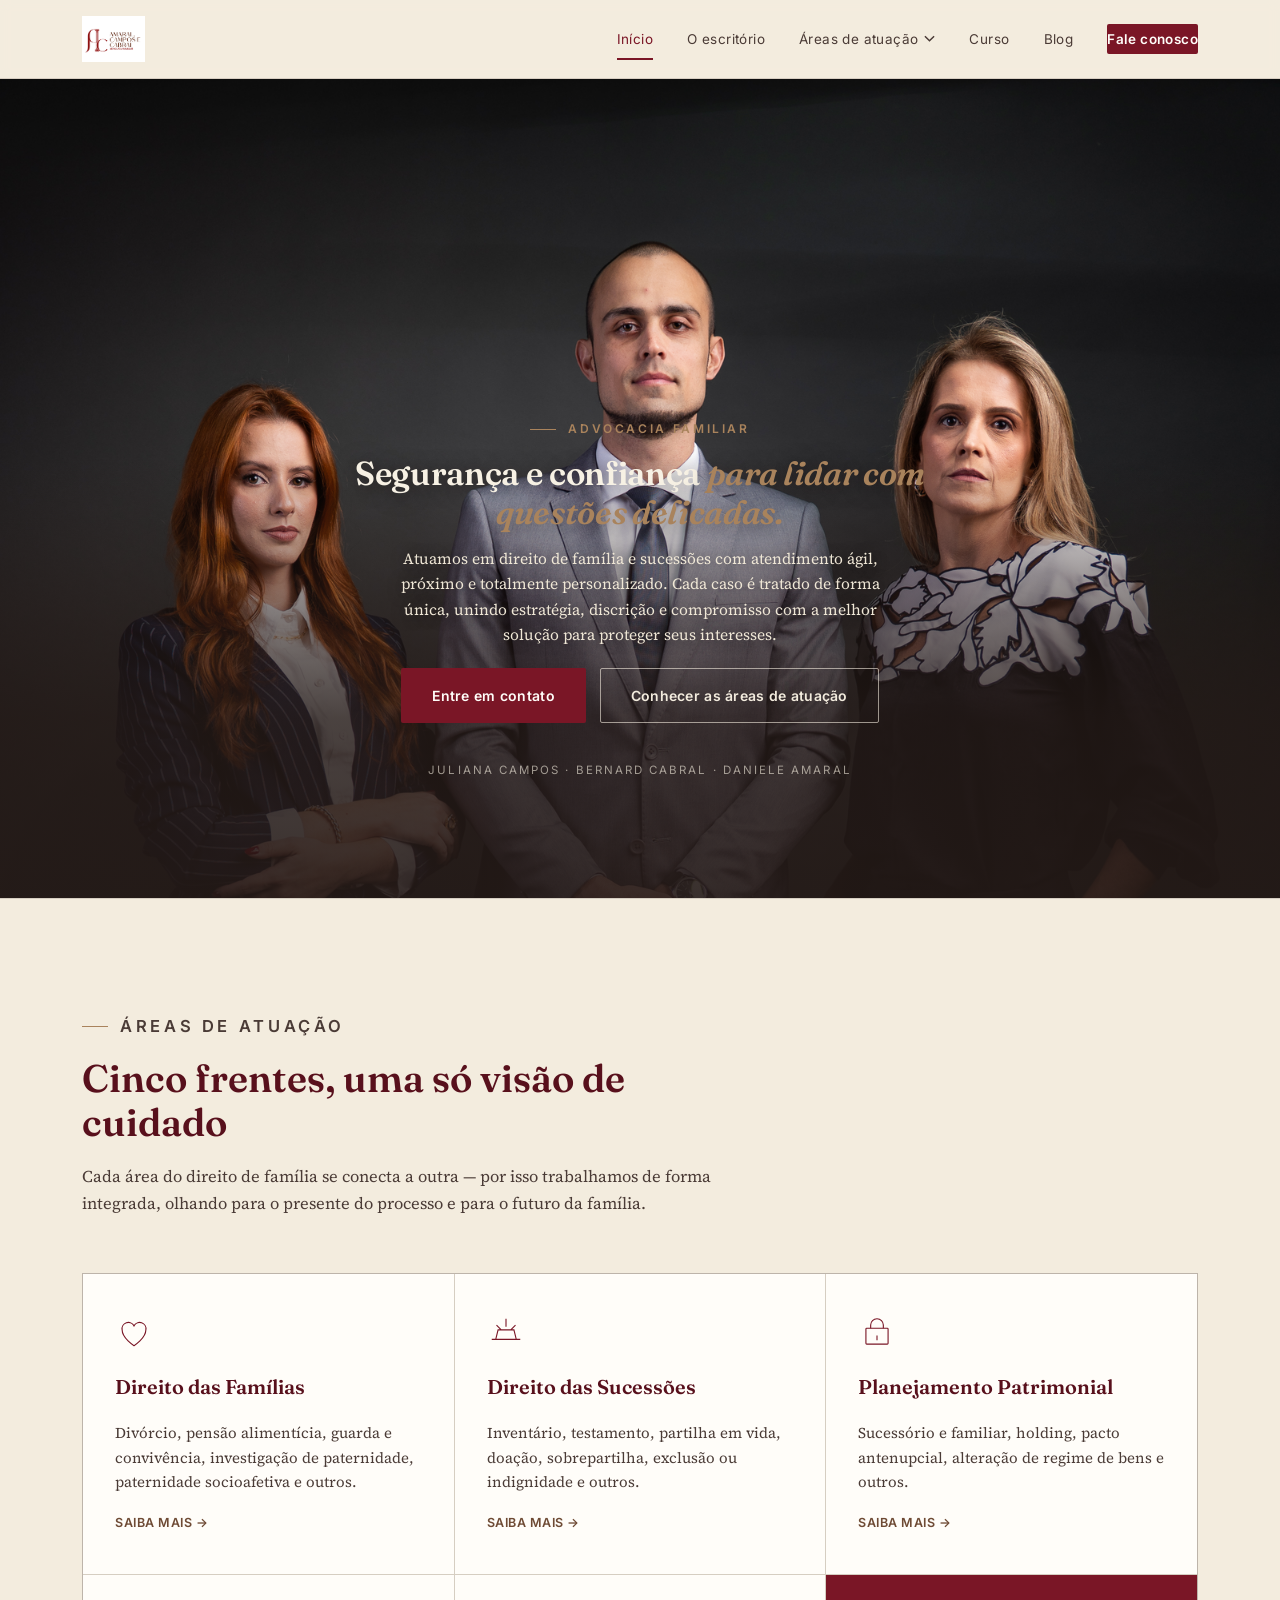
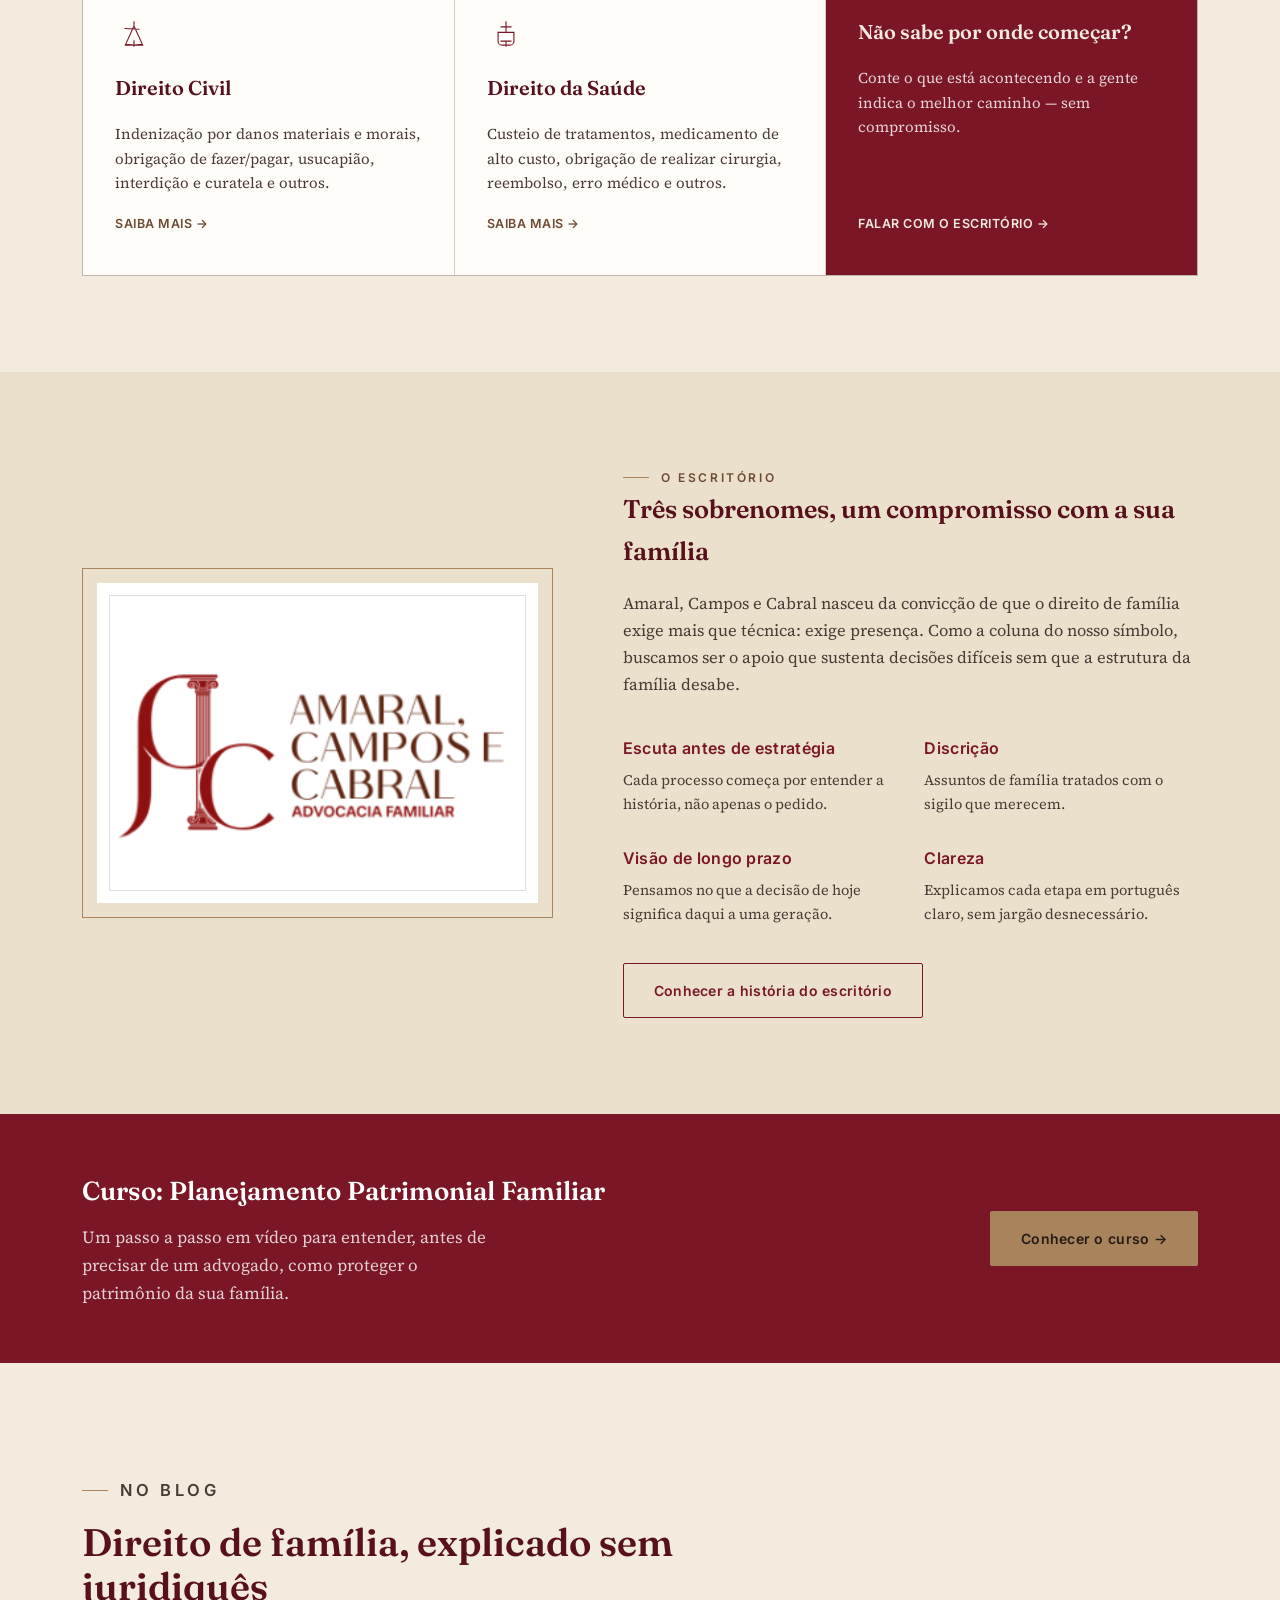
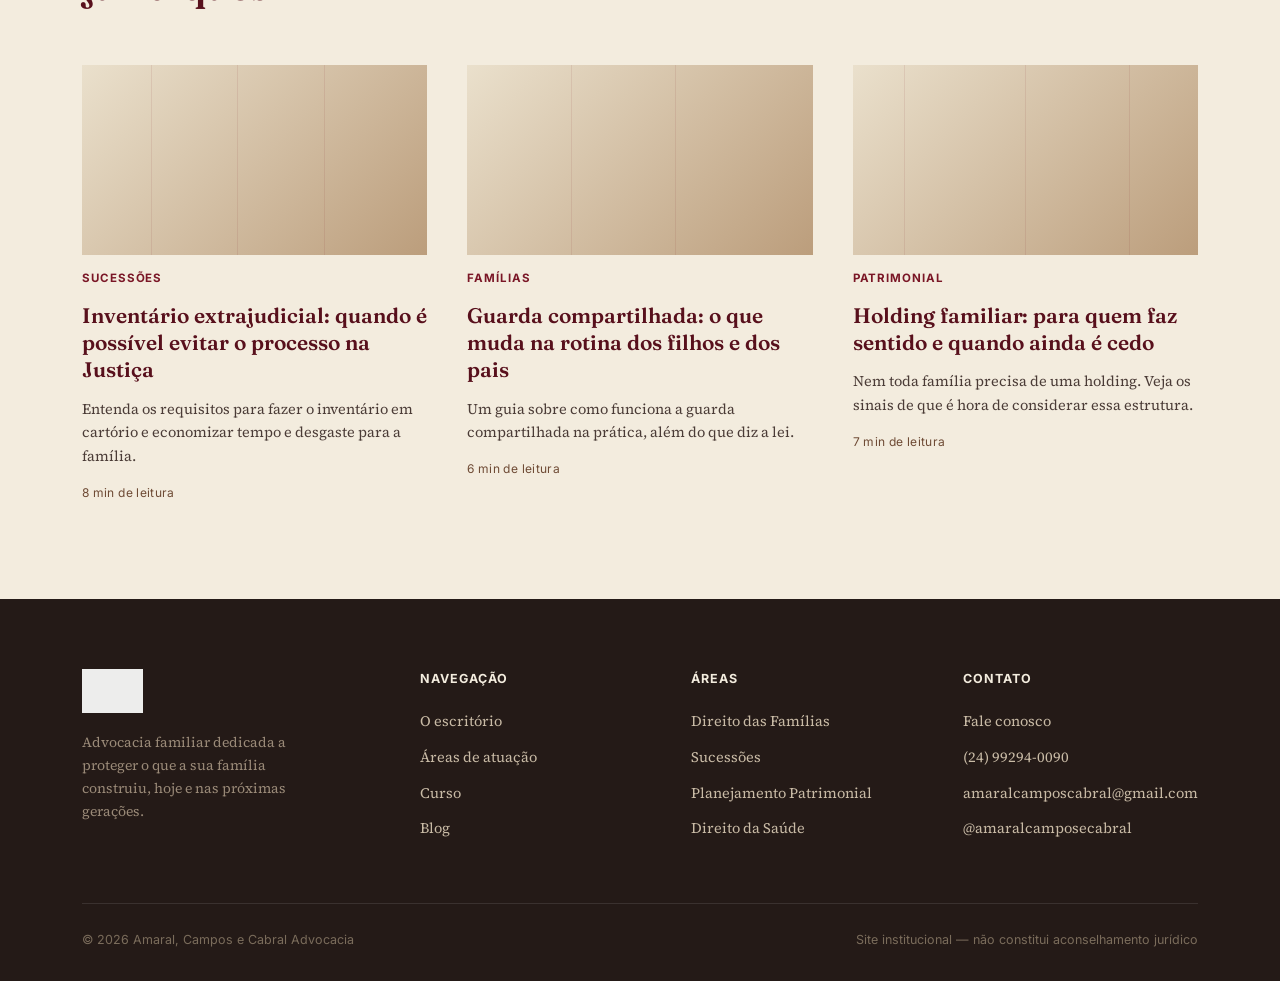
==== index.html @ 3349a93f "primeiro commit" ====
<!DOCTYPE html>
<html lang="pt-BR">
<head>
<meta charset="UTF-8">
<meta name="viewport" content="width=device-width, initial-scale=1.0">
<title>Amaral, Campos e Cabral Advocacia | Direito de Família e Sucessões</title>
<meta name="description" content="Amaral, Campos e Cabral Advocacia — direito das famílias, sucessões, planejamento patrimonial, direito civil e direito da saúde. Tradição e cuidado na condução do que a sua família construiu.">
<link rel="icon" href="assets/logo.png">
<link rel="preconnect" href="https://fonts.googleapis.com">
<link href="https://fonts.googleapis.com/css2?family=Fraunces:ital,opsz,wght@0,9..144,400;0,9..144,600;1,9..144,500&family=Source+Serif+4:opsz,wght@8..60,400;8..60,600&family=Inter:wght@400;500;600;700&display=swap" rel="stylesheet">
<link rel="stylesheet" href="css/style.css">
</head>
<body>

<header class="site">
  <div class="nav">
    <a href="index.html" class="brand">
      <img src="assets/logo.png" alt="Amaral, Campos e Cabral Advocacia">
    </a>
    <button class="menu-toggle" aria-label="Abrir menu" aria-expanded="false">
      <svg width="24" height="24" viewBox="0 0 24 24" fill="none" stroke="currentColor" stroke-width="1.8"><path d="M3 6h18M3 12h18M3 18h18"/></svg>
    </button>
    <nav class="links">
      <a href="index.html" class="active">Início</a>
      <a href="sobre.html">O escritório</a>
      <div class="nav-item">
        <a href="areas-de-atuacao.html">Áreas de atuação <svg class="chevron" viewBox="0 0 12 8" fill="none" stroke="currentColor" stroke-width="1.6"><path d="M1 1.5 6 6.5 11 1.5"/></svg></a>
      <div class="dropdown">
        <a href="areas-de-atuacao.html#familias">Direito das Famílias</a>
        <a href="areas-de-atuacao.html#sucessoes">Direito das Sucessões</a>
        <a href="areas-de-atuacao.html#patrimonial">Planejamento Patrimonial</a>
        <a href="areas-de-atuacao.html#civil">Direito Civil</a>
        <a href="areas-de-atuacao.html#saude">Direito da Saúde</a>
      </div>
      </div>
      <a href="curso.html">Curso</a>
      <a href="blog.html">Blog</a>
      <a href="contato.html" class="btn-nav">Fale conosco</a>
    </nav>
  </div>
</header>

<main>

  <!-- HERO -->
  <section class="hero-full">
    <img class="hero-full-bg" src="assets/team-photo-hero.png" alt="Juliana Campos, Bernard Cabral e Daniele Amaral, sócios do escritório Amaral, Campos e Cabral Advocacia">
    <div class="hero-full-overlay"></div>
    <div class="hero-full-content container">
      <p class="eyebrow on-dark">Advocacia Familiar</p>
      <h1>Segurança e confiança <em>para lidar com questões delicadas.</em></h1>
      <p class="lede">Atuamos em direito de família e sucessões com atendimento ágil, próximo e totalmente personalizado. Cada caso é tratado de forma única, unindo estratégia, discrição e compromisso com a melhor solução para proteger seus interesses.</p>
      <div class="actions">
        <a href="contato.html" class="btn btn-primary">Entre em contato</a>
        <a href="areas-de-atuacao.html" class="btn btn-outline-light">Conhecer as áreas de atuação</a>
      </div>
    </div>
    <span class="hero-full-credit">Juliana Campos · Bernard Cabral · Daniele Amaral</span>
  </section>

  <!-- ÁREAS DE ATUAÇÃO -->
  <section id="areas">
    <div class="container">
      <div class="section-head">
        <p class="eyebrow">Áreas de atuação</p>
        <h2>Cinco frentes, uma só visão de cuidado</h2>
        <p>Cada área do direito de família se conecta a outra — por isso trabalhamos de forma integrada, olhando para o presente do processo e para o futuro da família.</p>
      </div>
    </div>
    <div class="container">
      <div class="areas-grid">

        <div class="area-card">
          <svg class="icon" viewBox="0 0 48 48" fill="none" stroke="currentColor" stroke-width="1.4"><path d="M24 40s-15-9.3-15-20A8 8 0 0 1 24 15a8 8 0 0 1 15 5c0 10.7-15 20-15 20Z"/></svg>
          <h3>Direito das Famílias</h3>
          <p>Divórcio, pensão alimentícia, guarda e convivência, investigação de paternidade, paternidade socioafetiva e outros.</p>
          <a href="areas-de-atuacao.html#familias" class="saiba">Saiba mais →</a>
        </div>

        <div class="area-card">
          <svg class="icon" viewBox="0 0 48 48" fill="none" stroke="currentColor" stroke-width="1.4"><path d="M24 6v10M14 20h20l3 12H11l3-12ZM6 32h36M18 20l-6-6M30 20l6-6"/></svg>
          <h3>Direito das Sucessões</h3>
          <p>Inventário, testamento, partilha em vida, doação, sobrepartilha, exclusão ou indignidade e outros.</p>
          <a href="areas-de-atuacao.html#sucessoes" class="saiba">Saiba mais →</a>
        </div>

        <div class="area-card">
          <svg class="icon" viewBox="0 0 48 48" fill="none" stroke="currentColor" stroke-width="1.4"><rect x="10" y="18" width="28" height="20" rx="1"/><path d="M16 18v-4a8 8 0 0 1 16 0v4M24 27v6"/></svg>
          <h3>Planejamento Patrimonial</h3>
          <p>Sucessório e familiar, holding, pacto antenupcial, alteração de regime de bens e outros.</p>
          <a href="areas-de-atuacao.html#patrimonial" class="saiba">Saiba mais →</a>
        </div>

        <div class="area-card">
          <svg class="icon" viewBox="0 0 48 48" fill="none" stroke="currentColor" stroke-width="1.4"><path d="M24 8v6M12 17l19 1M24 14 13 38h11l-11-1M24 14l11 24h-11l11-1M24 32v8"/></svg>
          <h3>Direito Civil</h3>
          <p>Indenização por danos materiais e morais, obrigação de fazer/pagar, usucapião, interdição e curatela e outros.</p>
          <a href="areas-de-atuacao.html#civil" class="saiba">Saiba mais →</a>
        </div>

        <div class="area-card">
          <svg class="icon" viewBox="0 0 48 48" fill="none" stroke="currentColor" stroke-width="1.4"><path d="M24 8v14M17 15h14M17 33h14M24 33v7M14 22h20v11a5 5 0 0 1-5 5h-10a5 5 0 0 1-5-5V22Z"/></svg>
          <h3>Direito da Saúde</h3>
          <p>Custeio de tratamentos, medicamento de alto custo, obrigação de realizar cirurgia, reembolso, erro médico e outros.</p>
          <a href="areas-de-atuacao.html#saude" class="saiba">Saiba mais →</a>
        </div>

        <div class="area-card" style="background:var(--bordo); color:#F3ECDE;">
          <h3 style="color:#F3ECDE;">Não sabe por onde começar?</h3>
          <p style="color:rgba(255,255,255,.82);">Conte o que está acontecendo e a gente indica o melhor caminho — sem compromisso.</p>
          <a href="contato.html" class="saiba" style="color:#F3ECDE;">Falar com o escritório →</a>
        </div>

      </div>
    </div>
  </section>

  <!-- SOBRE (teaser) -->
  <section class="section-alt">
    <div class="container about-grid">
      <div class="frame">
        <img src="assets/logo.png" alt="Monograma Amaral, Campos e Cabral, inspirado em uma coluna clássica">
      </div>
      <div>
        <p class="eyebrow">O escritório</p>
        <h2>Três sobrenomes, um compromisso com a sua família</h2>
        <p style="color:var(--ink-soft); margin-top:18px; font-size:16.5px;">Amaral, Campos e Cabral nasceu da convicção de que o direito de família exige mais que técnica: exige presença. Como a coluna do nosso símbolo, buscamos ser o apoio que sustenta decisões difíceis sem que a estrutura da família desabe.</p>
        <div class="valores">
          <div class="valor"><h4>Escuta antes de estratégia</h4><p>Cada processo começa por entender a história, não apenas o pedido.</p></div>
          <div class="valor"><h4>Discrição</h4><p>Assuntos de família tratados com o sigilo que merecem.</p></div>
          <div class="valor"><h4>Visão de longo prazo</h4><p>Pensamos no que a decisão de hoje significa daqui a uma geração.</p></div>
          <div class="valor"><h4>Clareza</h4><p>Explicamos cada etapa em português claro, sem jargão desnecessário.</p></div>
        </div>
        <a href="sobre.html" class="btn btn-outline" style="margin-top:36px;">Conhecer a história do escritório</a>
      </div>
    </div>
  </section>

  <!-- BANNER CURSO -->
  <section class="course-banner">
    <div class="container">
      <div>
        <h3>Curso: Planejamento Patrimonial Familiar</h3>
        <p>Um passo a passo em vídeo para entender, antes de precisar de um advogado, como proteger o patrimônio da sua família.</p>
      </div>
      <a href="curso.html" class="btn btn-gold">Conhecer o curso →</a>
    </div>
  </section>

  <!-- BLOG PREVIEW -->
  <section>
    <div class="container">
      <div class="section-head">
        <p class="eyebrow">No blog</p>
        <h2>Direito de família, explicado sem juridiquês</h2>
      </div>
      <div class="blog-grid">

        <a class="post-card" href="blog-artigo.html">
          <div class="thumb"><div class="flutes"><span style="left:20%"></span><span style="left:45%"></span><span style="left:70%"></span></div></div>
          <span class="tag">Sucessões</span>
          <h3>Inventário extrajudicial: quando é possível evitar o processo na Justiça</h3>
          <p class="excerpt">Entenda os requisitos para fazer o inventário em cartório e economizar tempo e desgaste para a família.</p>
          <span class="meta">8 min de leitura</span>
        </a>

        <a class="post-card" href="blog.html">
          <div class="thumb"><div class="flutes"><span style="left:30%"></span><span style="left:60%"></span></div></div>
          <span class="tag">Famílias</span>
          <h3>Guarda compartilhada: o que muda na rotina dos filhos e dos pais</h3>
          <p class="excerpt">Um guia sobre como funciona a guarda compartilhada na prática, além do que diz a lei.</p>
          <span class="meta">6 min de leitura</span>
        </a>

        <a class="post-card" href="blog.html">
          <div class="thumb"><div class="flutes"><span style="left:15%"></span><span style="left:50%"></span><span style="left:80%"></span></div></div>
          <span class="tag">Patrimonial</span>
          <h3>Holding familiar: para quem faz sentido e quando ainda é cedo</h3>
          <p class="excerpt">Nem toda família precisa de uma holding. Veja os sinais de que é hora de considerar essa estrutura.</p>
          <span class="meta">7 min de leitura</span>
        </a>

      </div>
    </div>
  </section>

</main>

<footer class="site">
  <div class="container">
    <div class="footer-grid">
      <div class="footer-brand">
        <img src="assets/logo.png" alt="Amaral, Campos e Cabral">
        <p>Advocacia familiar dedicada a proteger o que a sua família construiu, hoje e nas próximas gerações.</p>
      </div>
      <div>
        <h4>Navegação</h4>
        <a href="sobre.html">O escritório</a>
        <a href="areas-de-atuacao.html">Áreas de atuação</a>
        <a href="curso.html">Curso</a>
        <a href="blog.html">Blog</a>
      </div>
      <div>
        <h4>Áreas</h4>
        <a href="areas-de-atuacao.html#familias">Direito das Famílias</a>
        <a href="areas-de-atuacao.html#sucessoes">Sucessões</a>
        <a href="areas-de-atuacao.html#patrimonial">Planejamento Patrimonial</a>
        <a href="areas-de-atuacao.html#saude">Direito da Saúde</a>
      </div>
      <div>
        <h4>Contato</h4>
        <a href="contato.html">Fale conosco</a>
        <a href="https://wa.me/5524992940090" target="_blank" rel="noopener">(24) 99294-0090</a>
        <a href="mailto:amaralcamposcabral@gmail.com">amaralcamposcabral@gmail.com</a>
        <a href="https://www.instagram.com/amaralcamposecabral" target="_blank" rel="noopener">@amaralcamposecabral</a>
      </div>
    </div>
    <div class="footer-bottom">
      <span>© 2026 Amaral, Campos e Cabral Advocacia</span>
      <span>Site institucional — não constitui aconselhamento jurídico</span>
    </div>
  </div>
</footer>

<script src="js/main.js"></script>
</body>
</html>
---- css/style.css ----
/* =========================================================
   Amaral, Campos e Cabral Advocacia
   Sistema de design derivado do logo: monograma em coluna
   clássica, bordô + bronze, tipografia serifada de gravação.
   ========================================================= */

:root{
  /* ---- paleta (extraída do logo) ---- */
  --ink: #241A17;            /* texto principal, quase preto quente */
  --ink-soft: #4A3B36;       /* texto secundário */
  --bordo: #7A1626;          /* bordô do logo (primária) */
  --bordo-escuro: #58101C;
  --bronze: #6E4A34;         /* marrom/bronze do logotipo */
  --bronze-claro: #A9835C;   /* latão / capitel da coluna */
  --papel: #F3ECDE;          /* papel envelhecido, fundo principal */
  --papel-alt: #EAE0CC;      /* fundo alternado das seções */
  --marmore: #FFFDF9;        /* branco marfim para cartões */
  --linha: rgba(36, 26, 23, 0.14);

  --serif-display: "Fraunces", "Times New Roman", serif;
  --serif-body: "Source Serif 4", Georgia, serif;
  --sans-util: "Inter", -apple-system, sans-serif;

  --container: 1180px;
  --radius: 2px;
}

*,*::before,*::after{ box-sizing: border-box; }

html{ scroll-behavior: smooth; }

body{
  margin:0;
  background: var(--papel);
  color: var(--ink);
  font-family: var(--serif-body);
  font-size: 17px;
  line-height: 1.65;
  -webkit-font-smoothing: antialiased;
}

img{ max-width:100%; display:block; }
a{ color: inherit; text-decoration:none; }
ul{ margin:0; padding:0; list-style:none; }
h1,h2,h3,h4{ font-family: var(--serif-display); font-weight:600; margin:0; color: var(--bordo-escuro); }
p{ margin:0; }

.container{ max-width: var(--container); margin:0 auto; padding:0 32px; }

.eyebrow{
  font-family: var(--sans-util);
  font-size: 12px;
  letter-spacing: .22em;
  text-transform: uppercase;
  color: var(--bronze);
  font-weight: 600;
  display:flex;
  align-items:center;
  gap:12px;
}
.eyebrow::before{
  content:"";
  width: 26px; height:1px;
  background: var(--bronze-claro);
  display:inline-block;
}

/* ---------- coluna: motivo assinatura (fluting) ---------- */
.flutes{
  position:absolute;
  inset:0;
  pointer-events:none;
  overflow:hidden;
  opacity:.5;
}
.flutes span{
  position:absolute;
  top:0; bottom:0;
  width:1px;
  background: linear-gradient(to bottom, transparent, var(--bronze-claro) 18%, var(--bronze-claro) 82%, transparent);
  opacity:.35;
}

.col-rule{
  width:1px;
  align-self:stretch;
  background: repeating-linear-gradient(
    to bottom,
    var(--bronze-claro) 0 6px,
    transparent 6px 11px
  );
  opacity:.55;
}

/* ---------- header ---------- */
header.site{
  position: sticky; top:0; z-index: 50;
  background: rgba(243,236,222,.92);
  backdrop-filter: blur(6px);
  border-bottom: 1px solid var(--linha);
}
.nav{
  display:flex; align-items:center; justify-content:space-between;
  padding: 16px 32px;
  max-width: var(--container);
  margin:0 auto;
}
.brand{ display:flex; align-items:center; gap:14px; }
.brand img{ height:46px; width:auto; }
.brand .name{
  font-family: var(--serif-display);
  font-size: 15px;
  letter-spacing: .04em;
  color: var(--bordo-escuro);
  line-height:1.2;
}
.brand .name small{
  display:block;
  font-family: var(--sans-util);
  font-size:10px;
  letter-spacing:.24em;
  color: var(--bronze);
  font-weight:600;
  margin-top:2px;
}
nav.links{ display:flex; align-items:center; gap: 34px; }
nav.links a{
  font-family: var(--sans-util);
  font-size: 13.5px;
  letter-spacing: .03em;
  color: var(--ink-soft);
  position:relative;
  padding: 4px 0;
}
nav.links a:hover{ color: var(--bordo); }
nav.links a.active{ color: var(--bordo); }
nav.links a.active::after{
  content:"";
  position:absolute; left:0; right:0; bottom:-6px;
  height:2px; background: var(--bordo);
}

/* ---------- dropdown "Áreas de atuação" ---------- */
.nav-item{ position:relative; display:flex; align-items:center; }
.nav-item > a{ display:flex; align-items:center; gap:6px; }
.nav-item > a svg.chevron{ width:11px; height:11px; transition: transform .15s ease; }
.nav-item:hover > a svg.chevron, .nav-item:focus-within > a svg.chevron{ transform: rotate(180deg); }
.dropdown{
  position:absolute; top:100%; left:50%; transform:translateX(-50%);
  background: var(--marmore);
  border:1px solid var(--linha);
  box-shadow: 0 22px 44px -16px rgba(36,26,23,.28);
  min-width: 250px;
  padding: 10px 0;
  margin-top: 14px;
  opacity:0; visibility:hidden; pointer-events:none;
  transition: opacity .16s ease, visibility .16s ease;
  z-index:60;
}
.nav-item:hover .dropdown, .nav-item:focus-within .dropdown{
  opacity:1; visibility:visible; pointer-events:auto;
}
.dropdown a{
  display:block; padding: 11px 22px;
  font-size: 13.5px; color: var(--ink-soft); white-space:nowrap;
}
.dropdown a:hover{ background: var(--papel-alt); color: var(--bordo); }

/* ---------- dropdown "Áreas de atuação" no menu ---------- */
.has-dropdown{ position:relative; }
.has-dropdown > a{ display:flex; align-items:center; gap:6px; cursor:pointer; }
.has-dropdown > a::after{
  content:""; width:6px; height:6px;
  border-right:1.5px solid currentColor; border-bottom:1.5px solid currentColor;
  transform: rotate(45deg); margin-top:-3px; transition: transform .2s ease;
}
.has-dropdown:hover > a::after{ transform: rotate(-135deg); margin-top:3px; }
.dropdown-menu{
  position:absolute; top:100%; left:50%; transform:translateX(-50%);
  background: var(--marmore); border:1px solid var(--linha);
  box-shadow: 0 24px 48px -20px rgba(36,26,23,.25);
  padding: 10px 0; min-width:250px;
  opacity:0; visibility:hidden; transform:translateX(-50%) translateY(6px);
  transition: opacity .18s ease, transform .18s ease, visibility .18s ease;
  z-index: 60;
}
.has-dropdown:hover .dropdown-menu, .has-dropdown:focus-within .dropdown-menu{
  opacity:1; visibility:visible; transform:translateX(-50%) translateY(0);
}
.dropdown-menu a{
  display:block; padding: 11px 22px; font-size:13.5px; white-space:nowrap;
  border-bottom:none !important;
}
.dropdown-menu a:hover{ background: var(--papel-alt); }
.btn-nav{
  font-family: var(--sans-util);
  font-size: 13px; font-weight:600;
  letter-spacing:.03em;
  background: var(--bordo);
  color: var(--marmore) !important;
  padding: 10px 20px;
  border-radius: var(--radius);
  white-space: nowrap;
}
.btn-nav:hover{ background: var(--bordo-escuro); }

.menu-toggle{
  display:none;
  background:none; border:none; color: var(--bordo); cursor:pointer; padding:6px;
}

/* ---------- botões ---------- */
.btn{
  display:inline-flex; align-items:center; gap:10px;
  font-family: var(--sans-util);
  font-size: 14px; font-weight:600; letter-spacing:.02em;
  padding: 15px 30px;
  border: 1px solid transparent;
  border-radius: var(--radius);
  cursor:pointer;
  transition: all .2s ease;
}
.btn-primary{ background: var(--bordo); color:var(--marmore); }
.btn-primary:hover{ background:var(--bordo-escuro); transform: translateY(-1px); }
.btn-outline{ border-color: var(--bordo); color: var(--bordo); background:transparent; }
.btn-outline:hover{ background: var(--bordo); color:var(--marmore); }
.btn-gold{ background: var(--bronze-claro); color: var(--ink); }
.btn-gold:hover{ background: var(--bronze); color: var(--marmore); }
.btn-outline-light{ border-color: rgba(243,236,222,.6); color: #F3ECDE; background:transparent; }
.btn-outline-light:hover{ background: #F3ECDE; color: var(--ink); border-color:#F3ECDE; }

/* ---------- hero full-bleed (foto sólida) ---------- */
.hero-full{
  position:relative;
  min-height: clamp(820px, 60vw, 1040px);
  display:flex;
  flex-direction:column;
  justify-content:flex-end;
  overflow:hidden;
  border-bottom:1px solid var(--linha);
}
.hero-full-bg{
  position:absolute; inset:0;
  width:100%; height:100%;
  object-fit:cover;
  object-position: top center;
}
/* Escurece de baixo para cima, igual em toda a largura — os rostos dos
   três (parte de cima da foto) ficam limpos; o texto fica sobre a faixa
   escura de baixo, sem se apoiar em ninguém em particular. */
.hero-full-overlay{
  position:absolute; inset:0;
  background:
    linear-gradient(to bottom,
      rgba(36,26,23,0) 0%,
      rgba(36,26,23,0) 46%,
      rgba(36,26,23,.22) 54%,
      rgba(36,26,23,.58) 66%,
      rgba(36,26,23,.82) 78%,
      rgba(36,26,23,.90) 100%);
}
.hero-full-content{
  position:relative; z-index:2;
  width:100%;
  max-width:none;
  margin:0;
  padding: 24px 32px 28px;
  text-align:center;
}
.hero-full-content .eyebrow{ justify-content:center; }
.hero-full-content h1{
  color:#F7F1E4;
  font-size: clamp(26px,2.6vw,40px);
  line-height:1.18;
  letter-spacing:-.01em;
  margin: 14px auto 14px;
  max-width: 26ch;
  text-shadow: 0 2px 20px rgba(20,13,11,.55);
}
.hero-full-content h1 em{ font-style:italic; color: var(--bronze-claro); }
.hero-full-content .lede{
  font-size:15.5px; color:#EFE7D6; max-width:60ch; margin:0 auto 20px;
  text-shadow: 0 1px 14px rgba(20,13,11,.65);
}
.hero-full-content .actions{ display:flex; gap:14px; flex-wrap:wrap; justify-content:center; }
.eyebrow.on-dark{ color: var(--bronze-claro); }
.eyebrow.on-dark::before{ background: var(--bronze-claro); }

.hero-full-credit{
  position:relative; z-index:2;
  display:block;
  text-align:center;
  font-family: var(--sans-util);
  font-size: 11.5px;
  letter-spacing: .18em;
  text-transform:uppercase;
  color: rgba(243,236,222,.6);
  padding: 10px 32px 22px;
}

@media (max-width:1100px){
  .hero-full-content .lede{ max-width:48ch; }
}

@media (max-width:760px){
  .hero-full{ min-height: 920px; }
  .hero-full-overlay{
    background:
      linear-gradient(to bottom,
        rgba(36,26,23,0) 0%,
        rgba(36,26,23,0) 38%,
        rgba(36,26,23,.30) 46%,
        rgba(36,26,23,.66) 57%,
        rgba(36,26,23,.86) 70%,
        rgba(36,26,23,.92) 100%);
  }
  .hero-full-content{ padding: 20px 22px 20px; }
  .hero-full-content h1{ font-size: clamp(24px,6.4vw,32px); max-width:16ch; margin:12px auto 12px; }
  .hero-full-content .lede{ font-size:14.5px; max-width:34ch; margin-bottom:18px; }
  .hero-full-content .actions{ flex-direction:column; align-items:stretch; gap:10px; }
  .hero-full-content .actions .btn{ text-align:center; }
  .hero-full-credit{ font-size:9.5px; letter-spacing:.09em; padding:8px 16px 16px; }
}

/* ---------- hero ---------- */
.hero{
  position:relative;
  overflow:hidden;
  border-bottom:1px solid var(--linha);
  background: var(--papel);
}
.hero .container{
  display:grid;
  grid-template-columns: 1.15fr 0.85fr;
  gap: 60px;
  align-items:center;
  padding-top: 88px;
  padding-bottom: 88px;
  position:relative;
}
.hero h1{
  font-size: clamp(38px, 4.6vw, 62px);
  line-height: 1.08;
  letter-spacing: -.01em;
  margin: 20px 0 26px;
}
.hero h1 em{ font-style: italic; color:var(--bordo); }
.hero .lede{
  font-size: 18px;
  color: var(--ink-soft);
  max-width: 46ch;
  margin-bottom: 34px;
}
.hero .actions{ display:flex; gap:16px; flex-wrap:wrap; }

.hero-team{
  position:relative;
  border-radius: 3px;
  overflow:hidden;
  max-width: 420px;
  margin: 0 auto;
  box-shadow: 0 24px 50px -18px rgba(36,26,23,.35);
}
.hero-team::after{
  content:"";
  position:absolute; inset:0;
  border: 1px solid var(--bronze-claro);
  pointer-events:none;
}
.hero-team img{ width:100%; height:auto; display:block; }

.hero-columns{
  position:relative;
  height: 420px;
  display:flex;
  align-items:flex-end;
  justify-content:center;
  gap: 22px;
}
.pillar{
  width: 34px;
  height: 100%;
  background: linear-gradient(to bottom, var(--bronze-claro), var(--bronze) 92%);
  position:relative;
  border-radius: 2px 2px 0 0;
}
.pillar::before{ /* capitel */
  content:"";
  position:absolute; top:-14px; left:-8px; right:-8px;
  height:14px;
  background: var(--bronze);
  border-radius: 2px;
}
.pillar::after{ /* base */
  content:"";
  position:absolute; bottom:-10px; left:-10px; right:-10px;
  height:10px;
  background: var(--bordo-escuro);
  border-radius: 2px;
}
.pillar span{
  position:absolute; inset: 10px 4px 16px;
  background: repeating-linear-gradient(
    to right, rgba(36,26,23,.28) 0 2px, transparent 2px 8px
  );
}
.pillar.tall{ height:100%; }
.pillar.mid{ height:78%; }
.pillar.short{ height:58%; }

/* ---------- seções gerais ---------- */
section{ padding: 96px 0; position:relative; }
.section-alt{ background: var(--papel-alt); }
.section-ink{ background: var(--ink); color: #EDE3D3; }
.section-ink h2, .section-ink h3{ color: #F3ECDE; }

.section-head{ max-width: 640px; margin-bottom: 56px; }
.section-head h2{ font-size: clamp(28px,3vw,40px); margin-top:16px; line-height:1.15; }
.section-head p{ color: var(--ink-soft); margin-top:18px; font-size:16.5px; }
.section-ink .section-head p{ color: #C9BBA6; }

/* ---------- áreas de atuação (cards) ---------- */
.areas-grid{
  display:grid;
  grid-template-columns: repeat(3, 1fr);
  gap: 1px;
  background: var(--linha);
  border: 1px solid var(--linha);
}
.area-card{
  background: var(--marmore);
  padding: 40px 32px;
  display:flex; flex-direction:column; gap:18px;
  transition: background .2s ease;
}
.area-card:hover{ background: #FFF; box-shadow: inset 0 3px 0 var(--bordo); }
.area-card .icon{ width:38px; height:38px; color: var(--bordo); }
.area-card h3{ font-size: 20px; }
.area-card p{ color: var(--ink-soft); font-size: 15px; }
.area-card a.saiba{
  margin-top:auto;
  font-family: var(--sans-util);
  font-size: 12.5px; font-weight:600; letter-spacing:.04em;
  text-transform:uppercase;
  color: var(--bronze);
}

/* ---------- equipe / sócios ---------- */
.team-grid{
  display:grid; grid-template-columns: repeat(3,1fr); gap: 36px;
}
.team-card{ text-align:left; }
.team-card .photo{
  position:relative;
  overflow:hidden;
  border-radius: 3px;
  box-shadow: 0 20px 40px -20px rgba(36,26,23,.4);
}
.team-card .photo::after{
  content:"";
  position:absolute; inset:0;
  border: 1px solid var(--bronze-claro);
  pointer-events:none;
}
.team-card .photo img{ width:100%; height:auto; display:block; }
.team-card h3{ font-size:20px; margin-top:20px; }
.team-card .role{
  font-family: var(--sans-util); font-size:12px; letter-spacing:.08em; text-transform:uppercase;
  color: var(--bronze); font-weight:700; margin-top:4px; display:block;
}
.team-card p.bio{ color:var(--ink-soft); font-size:14.5px; margin-top:10px; }

/* ---------- sobre / valores ---------- */
.about-grid{
  display:grid; grid-template-columns: 0.9fr 1.1fr; gap:70px; align-items:center;
}
.frame{
  border: 1px solid var(--bronze-claro);
  padding: 14px;
  position:relative;
}
.frame::before{
  content:"";
  position:absolute; inset:26px;
  border: 1px solid var(--linha);
  pointer-events:none;
}
.frame img{ width:100%; }

.mini-team{
  display:flex; gap:22px; margin-top:8px;
}
.mini-team-item{
  display:flex; flex-direction:column; align-items:center; gap:10px;
  text-align:center;
}
.mini-team-item img{
  width:64px; height:64px; border-radius:50%;
  object-fit:cover; object-position: top center;
  border: 2px solid var(--bronze-claro);
}
.mini-team-item span{
  font-family: var(--sans-util); font-size:11.5px; color:var(--ink-soft);
  max-width:80px; line-height:1.3;
}
.mini-team-item:hover img{ border-color: var(--bordo); }

.valores{ display:grid; grid-template-columns: repeat(2,1fr); gap: 28px; margin-top: 36px;}
.valor h4{ font-size:16px; margin-bottom:8px; color:var(--bordo); font-family:var(--sans-util); letter-spacing:.02em;}
.valor p{ font-size:14.5px; color:var(--ink-soft); }

/* ---------- números / faixa de confiança ---------- */
.stat-strip{
  display:flex; justify-content:space-between; flex-wrap:wrap; gap:32px;
  border-top:1px solid var(--linha); border-bottom:1px solid var(--linha);
  padding: 40px 0;
}
.stat{ text-align:left; }
.stat b{ display:block; font-family:var(--serif-display); font-size:34px; color:var(--bordo-escuro); }
.stat span{ font-family: var(--sans-util); font-size:12.5px; letter-spacing:.06em; text-transform:uppercase; color:var(--ink-soft);}

/* ---------- blog ---------- */
.blog-grid{
  display:grid; grid-template-columns: repeat(3,1fr); gap: 40px;
}
.post-card{ display:flex; flex-direction:column; gap:14px; }
.post-card .tag{
  font-family: var(--sans-util); font-size:11.5px; font-weight:700;
  letter-spacing:.08em; text-transform:uppercase; color: var(--bordo);
}
.post-card .thumb{
  height: 190px; background: linear-gradient(135deg, var(--papel-alt), var(--bronze-claro) 140%);
  position:relative; overflow:hidden;
}
.post-card .thumb .flutes span{ background: var(--bordo); opacity:.18; }
.post-card h3{ font-size: 21px; line-height:1.3; }
.post-card p.excerpt{ color: var(--ink-soft); font-size:14.5px; }
.post-card .meta{ font-family:var(--sans-util); font-size:12px; color:var(--bronze); letter-spacing:.03em; }

/* ---------- blog: layout com sidebar (estilo editorial) ---------- */
.blog-layout{
  display:grid; grid-template-columns: 1fr 320px; gap: 64px; align-items:start;
}

.post-featured{
  display:grid; grid-template-columns: 1.1fr 1fr; gap:0;
  border: 1px solid var(--linha);
  margin-bottom: 48px;
  background: var(--marmore);
}
.post-featured .thumb{
  min-height: 280px; position:relative; overflow:hidden;
  background: linear-gradient(135deg, var(--ink), var(--bordo-escuro) 140%);
}
.post-featured .thumb .flutes span{ background: var(--bronze-claro); opacity:.3; }
.post-featured .body{ padding: 40px 44px; display:flex; flex-direction:column; justify-content:center; }
.post-featured .tag{
  font-family: var(--sans-util); font-size:11.5px; font-weight:700;
  letter-spacing:.08em; text-transform:uppercase; color: var(--bordo);
}
.post-featured h2{ font-size: 27px; line-height:1.28; margin-top:14px; }
.post-featured .excerpt{ color:var(--ink-soft); font-size:15.5px; margin-top:14px; }
.post-featured .meta-row{
  display:flex; align-items:center; gap:14px; margin-top:24px;
  font-family: var(--sans-util); font-size:12.5px; color: var(--bronze);
}
.post-featured .read-link{
  font-family: var(--sans-util); font-size:13px; font-weight:600; letter-spacing:.03em;
  color: var(--bordo); margin-top:22px; display:inline-flex; align-items:center; gap:8px;
}

.post-list{ display:flex; flex-direction:column; }
.post-row{
  display:grid; grid-template-columns: 190px 1fr; gap: 28px;
  padding: 30px 0; border-bottom: 1px solid var(--linha);
}
.post-row:first-child{ padding-top:0; }
.post-row .thumb{
  height: 130px; position:relative; overflow:hidden;
  background: linear-gradient(135deg, var(--papel-alt), var(--bronze-claro) 140%);
}
.post-row .thumb .flutes span{ background: var(--bordo); opacity:.18; }
.post-row .tag{
  font-family: var(--sans-util); font-size:11px; font-weight:700;
  letter-spacing:.08em; text-transform:uppercase; color: var(--bordo);
}
.post-row h3{ font-size: 19px; line-height:1.3; margin-top:8px; }
.post-row .excerpt{ color:var(--ink-soft); font-size:14.5px; margin-top:8px; }
.post-row .meta{ font-family:var(--sans-util); font-size:11.5px; color:var(--bronze); margin-top:10px; display:block; }

/* sidebar */
.blog-sidebar{ position:sticky; top: 110px; display:flex; flex-direction:column; gap: 40px; }
.sidebar-widget{ }
.sidebar-widget .widget-title{
  font-family: var(--serif-display); font-size:18px; color:var(--bordo-escuro);
  margin-bottom:20px; padding-bottom:14px; border-bottom:2px solid var(--bronze-claro);
}
.sidebar-search{ display:flex; border:1px solid var(--linha); background:var(--marmore); }
.sidebar-search input{
  flex:1; border:none; background:transparent; padding:13px 14px; font-family:var(--serif-body); font-size:14.5px; color:var(--ink);
}
.sidebar-search input:focus{ outline:none; }
.sidebar-search button{
  border:none; background: var(--bordo); color:#fff; padding: 0 18px; cursor:pointer;
}
.sidebar-list{ display:flex; flex-direction:column; gap:16px; }
.sidebar-list a{
  font-size: 14.5px; color: var(--ink-soft); line-height:1.4; display:block;
}
.sidebar-list a:hover{ color: var(--bordo); }
.sidebar-areas a{
  display:flex; justify-content:space-between; align-items:center;
  padding: 11px 0; border-bottom:1px solid var(--linha);
  font-family: var(--sans-util); font-size:13.5px; color:var(--ink-soft);
}
.sidebar-areas a:hover{ color:var(--bordo); }
.sidebar-cta{
  background: var(--ink); color:#EDE3D3; padding: 32px 26px; text-align:center;
}
.sidebar-cta h4{ color:#F3ECDE; font-size:18px; margin-bottom:10px; }
.sidebar-cta p{ color:#C9BBA6; font-size:13.5px; margin-bottom:20px; }

@media (max-width:980px){
  .blog-layout{ grid-template-columns:1fr; }
  .blog-sidebar{ position:static; }
  .post-featured{ grid-template-columns:1fr; }
  .post-row{ grid-template-columns: 120px 1fr; gap:18px; }
}


.post-hero{ padding: 70px 0 40px; }
.post-body{ max-width: 720px; margin: 0 auto; padding-bottom:80px; }
.post-body p{ margin-bottom: 22px; font-size: 17.5px; color: var(--ink-soft); }
.post-body h2{ font-size: 26px; margin: 40px 0 16px; }
.post-body blockquote{
  border-left: 3px solid var(--bordo);
  padding-left: 22px; margin: 32px 0;
  font-style: italic; color: var(--ink);
  font-size: 19px;
}
.post-body ul, .post-body ol{
  margin: 0 0 22px; padding-left: 22px;
  color: var(--ink-soft); font-size: 17.5px; line-height: 1.7;
  list-style: disc;
}
.post-body ol{ list-style: decimal; }
.post-body li{ margin-bottom: 8px; }
.post-body a{ color: var(--bordo); text-decoration: underline; text-underline-offset: 2px; }
.post-body a:hover{ color: var(--bordo-escuro); }

/* ---------- curso (landing) ---------- */
.course-hero{
  background: var(--ink); color:#EDE3D3;
  padding: 100px 0 90px;
  position: relative;
  overflow:hidden;
}
.course-hero .container{ position:relative; z-index:2; display:grid; grid-template-columns:1.2fr .8fr; gap:60px; align-items:center;}
.course-badge{
  display:inline-flex; align-items:center; gap:10px;
  background: rgba(169,131,92,.16);
  border:1px solid var(--bronze-claro);
  color: var(--bronze-claro);
  font-family: var(--sans-util); font-size:12px; letter-spacing:.1em; text-transform:uppercase;
  padding: 8px 16px;
  margin-bottom: 24px;
}
.course-hero h1{ color:#F7F1E4; font-size: clamp(32px,4vw,50px); line-height:1.12; margin-bottom:22px;}
.course-hero .lede{ color:#C9BBA6; font-size:18px; max-width:50ch; margin-bottom:32px;}
.price-card{
  background: #2E211D; border:1px solid rgba(169,131,92,.35);
  padding: 36px 32px;
}
.price-card .old{ text-decoration: line-through; color:#9A8A78; font-size:15px; font-family:var(--sans-util);}
.price-card .price{ font-family:var(--serif-display); font-size:46px; color:#F7F1E4; margin:6px 0 4px;}
.price-card .cond{ font-family:var(--sans-util); font-size:13px; color:#C9BBA6; margin-bottom:24px;}
.price-card .btn-primary{ width:100%; justify-content:center; font-size:15px; padding:17px; }
.price-card .selo{ display:flex; gap:10px; margin-top:18px; font-size:12.5px; color:#9A8A78; font-family:var(--sans-util);}

.modules{ display:flex; flex-direction:column; border-top:1px solid var(--linha); }
.module{
  display:grid; grid-template-columns: 90px 1fr; gap:24px;
  padding: 30px 0; border-bottom:1px solid var(--linha);
  align-items:flex-start;
}
.module .n{ font-family:var(--serif-display); font-size:34px; color:var(--bronze-claro); }
.module h4{ font-size:19px; margin-bottom:8px; }
.module p{ color:var(--ink-soft); font-size:15px; }

.faq-item{
  border-bottom:1px solid var(--linha);
}
.faq-item summary{
  padding: 24px 4px; cursor:pointer; list-style:none;
  display:flex; justify-content:space-between; align-items:center;
  font-family: var(--sans-util); font-weight:600; font-size:15.5px;
}
.faq-item summary::-webkit-details-marker{ display:none; }
.faq-item summary::after{ content:"+"; font-size:22px; color:var(--bordo); font-weight:400; }
.faq-item[open] summary::after{ content:"–"; }
.faq-item p{ padding: 0 4px 24px; color: var(--ink-soft); font-size:15px; max-width:70ch; }

/* ---------- formulário de contato ---------- */
.form-grid{ display:grid; grid-template-columns: 1fr 1fr; gap: 60px; }
.field{ margin-bottom:22px; }
.field label{
  display:block; font-family:var(--sans-util); font-size:12.5px;
  letter-spacing:.04em; text-transform:uppercase; color:var(--bronze);
  margin-bottom: 8px; font-weight:600;
}
.field input, .field select, .field textarea{
  width:100%; padding: 13px 14px; font-family:var(--serif-body); font-size:15.5px;
  border: 1px solid var(--linha); background: var(--marmore); color:var(--ink);
  border-radius: var(--radius);
}
.field textarea{ resize:vertical; min-height:120px; }
.field input:focus, .field select:focus, .field textarea:focus{
  outline: none; border-color: var(--bordo);
}
.contact-info{ display:flex; flex-direction:column; gap:26px; }
.contact-info .item{ display:flex; gap:16px; align-items:flex-start; }
.contact-info .icon{ width:22px; height:22px; color:var(--bordo); flex-shrink:0; margin-top:3px;}
.contact-info h4{ font-family:var(--sans-util); font-size:13px; letter-spacing:.04em; text-transform:uppercase; color:var(--bronze); margin-bottom:4px;}
.contact-info p{ font-size:15.5px; }
.form-note{
  font-family:var(--sans-util); font-size:13px; color:var(--ink-soft);
  border-left:2px solid var(--bronze-claro); padding-left:14px; margin-top: 10px;
}

/* ---------- footer ---------- */
footer.site{
  background: var(--ink); color:#C9BBA6;
  padding: 70px 0 30px;
}
.footer-grid{
  display:grid; grid-template-columns: 1.3fr 1fr 1fr 1fr; gap:50px;
  padding-bottom: 50px; border-bottom:1px solid rgba(255,255,255,.1);
}
.footer-grid h4{
  font-family: var(--sans-util); font-size:12.5px; letter-spacing:.08em; text-transform:uppercase;
  color: #F3ECDE; margin-bottom: 20px; font-weight:700;
}
.footer-grid a{ display:block; font-size:14.5px; margin-bottom:12px; color:#C9BBA6; }
.footer-grid a:hover{ color:#F3ECDE; }
.footer-brand img{ height:44px; filter: brightness(0) invert(1); opacity:.92; margin-bottom:18px; }
.footer-brand p{ font-size:14px; max-width:32ch; color:#9A8A78; }
.footer-bottom{
  display:flex; justify-content:space-between; align-items:center;
  padding-top: 26px; font-family:var(--sans-util); font-size:12.5px; color:#7A6C5B;
  flex-wrap:wrap; gap:12px;
}

/* ---------- banner curso (home) ---------- */
.course-banner{
  background: var(--bordo); color:#F3ECDE;
  padding: 56px 0;
}
.course-banner .container{
  display:flex; align-items:center; justify-content:space-between; gap:32px; flex-wrap:wrap;
}
.course-banner h3{ color:#fff; font-size: 26px; max-width:32ch; }
.course-banner p{ color: rgba(255,255,255,.8); margin-top:10px; max-width:46ch; }

/* ---------- responsivo ---------- */
@media (max-width: 900px){
  .hero .container, .course-hero .container, .about-grid, .form-grid{
    grid-template-columns: 1fr;
  }
  .hero-columns, .hero-team{ display:none; }
  .areas-grid, .blog-grid{ grid-template-columns: 1fr 1fr; }

  .menu-toggle{ display:block; }
  nav.links{
    display:none;
    position:absolute; top:100%; left:0; right:0;
    background: var(--papel); border-bottom:1px solid var(--linha);
    flex-direction:column; align-items:flex-start; gap:0; padding: 8px 32px 24px;
  }
  nav.links.open{ display:flex; }
  nav.links a{ width:100%; padding: 14px 0; border-bottom:1px solid var(--linha); }
  nav.links a.btn-nav{ text-align:center; margin-top:14px; border-bottom:none; }
  header.site .nav{ position:relative; }

  .nav-item{ display:block; width:100%; }
  .nav-item > a{ justify-content:space-between; }
  .nav-item > a svg.chevron{ display:none; }
  .dropdown{
    position:static; transform:none; opacity:1; visibility:visible; pointer-events:auto;
    box-shadow:none; border:none; margin-top:0; padding: 0 0 6px;
    min-width:0;
  }
  .dropdown a{ padding: 10px 0 10px 18px; font-size:13px; border-bottom:none; }
}
@media (max-width: 600px){
  .areas-grid, .blog-grid, .valores{ grid-template-columns: 1fr; }
  .stat-strip{ flex-direction:column; gap:20px; }
  .footer-grid{ grid-template-columns: 1fr 1fr; gap:32px; }
  section{ padding: 64px 0; }
}

/* foco visível para acessibilidade */
a:focus-visible, button:focus-visible, summary:focus-visible{
  outline: 2px solid var(--bordo); outline-offset:3px;
}
@media (prefers-reduced-motion: reduce){
  html{ scroll-behavior:auto; }
  *{ transition:none !important; }
}
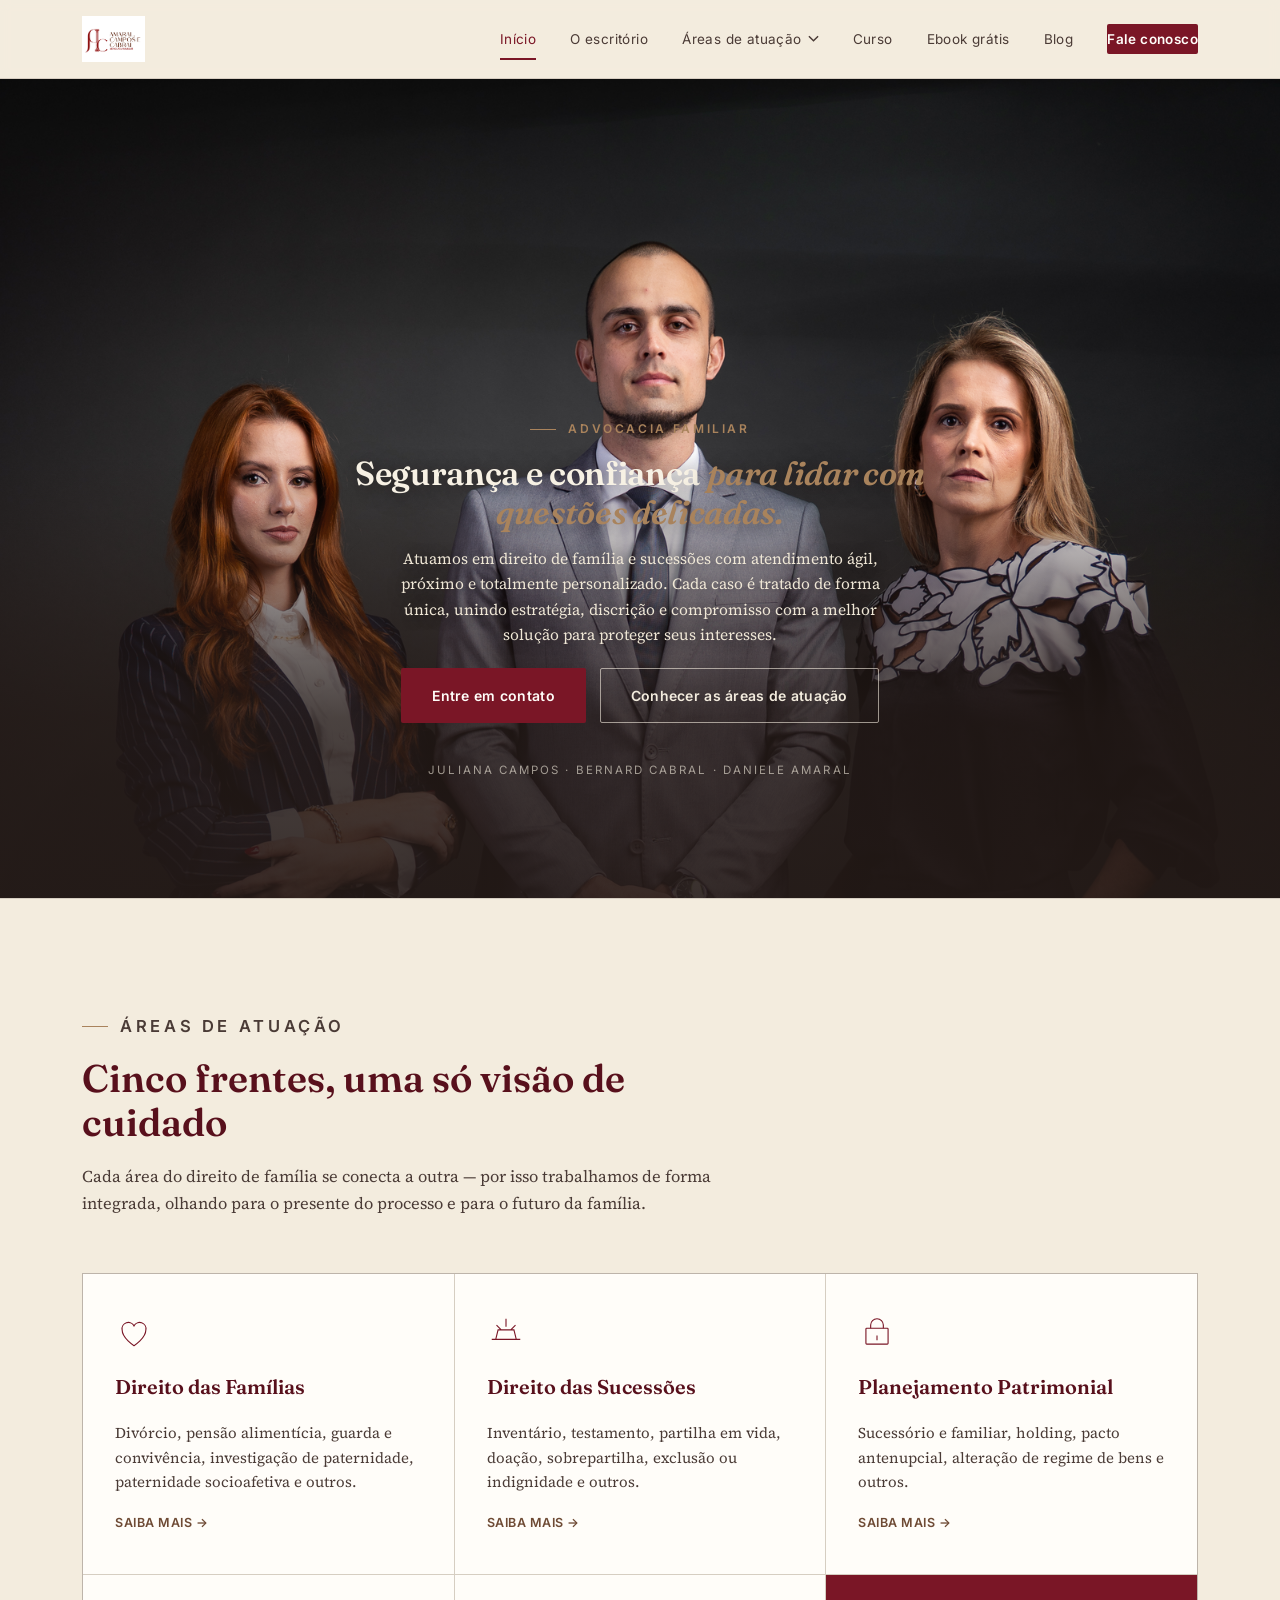
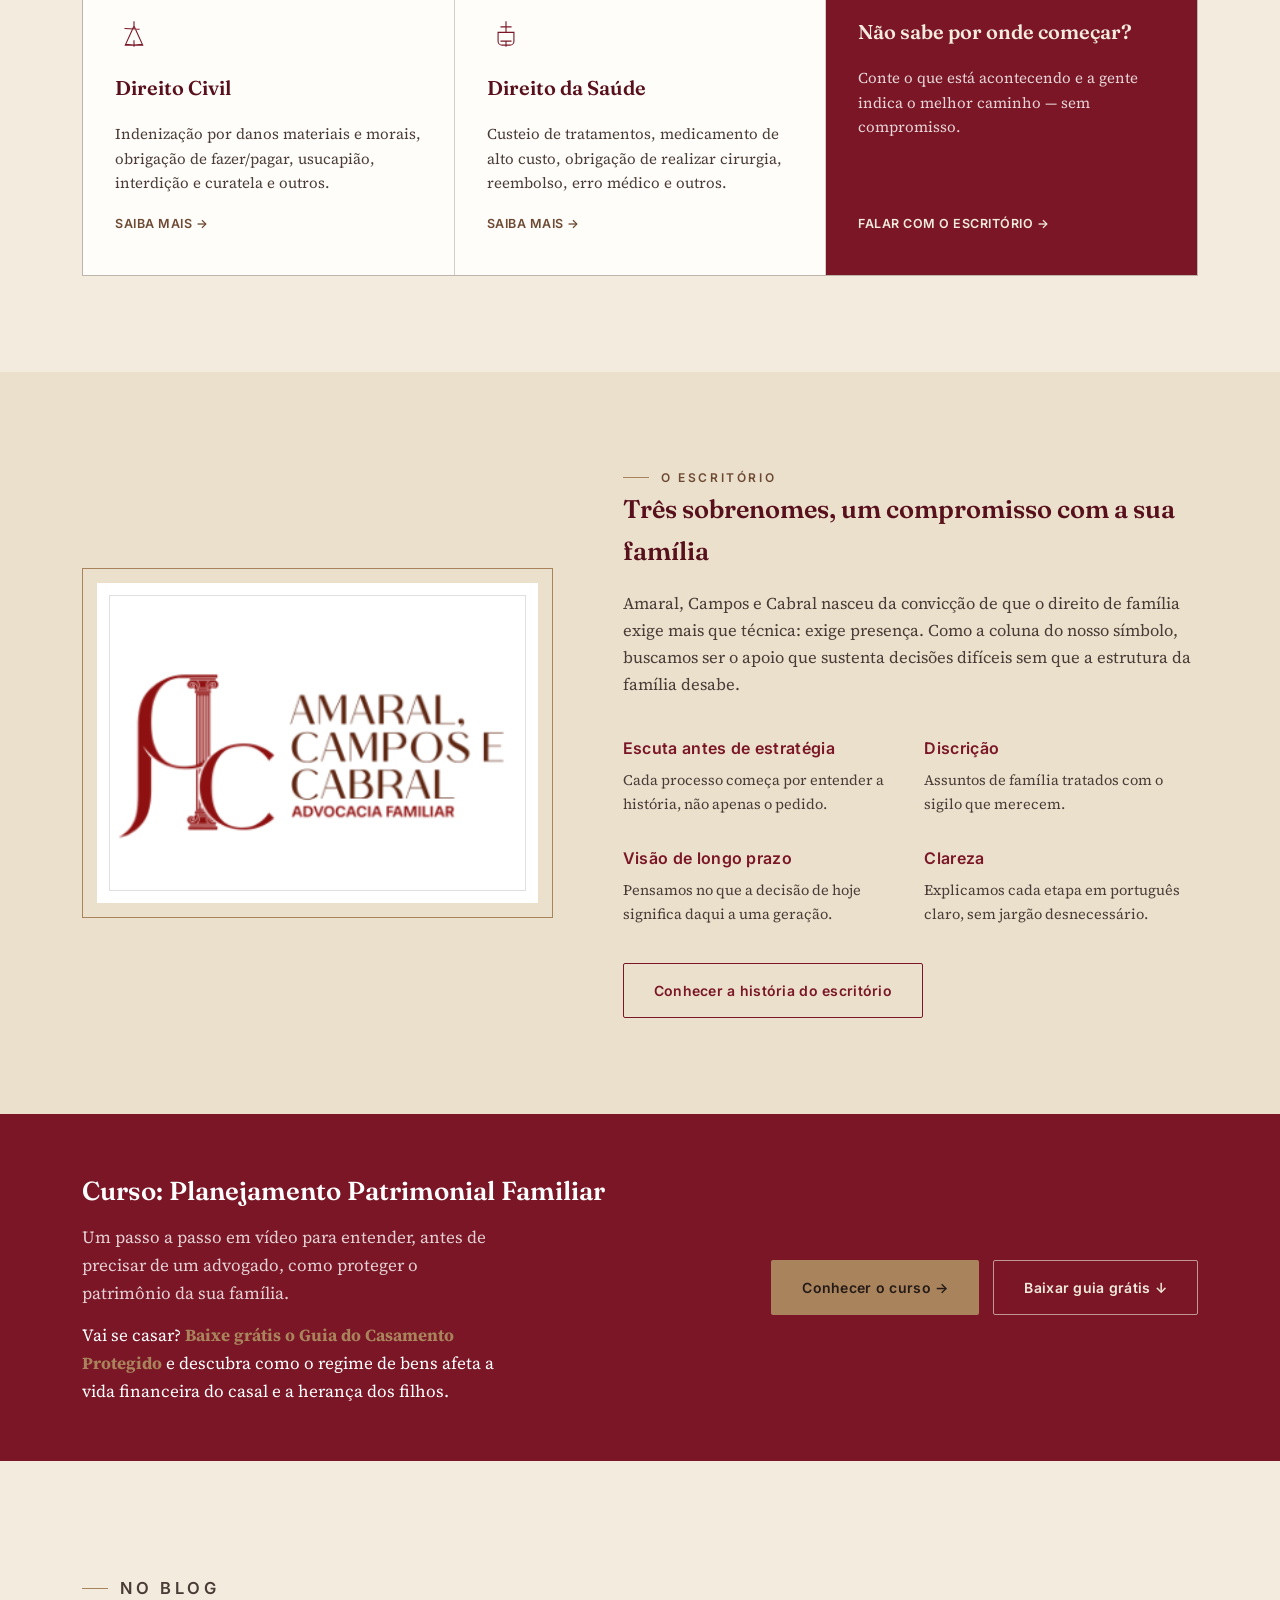
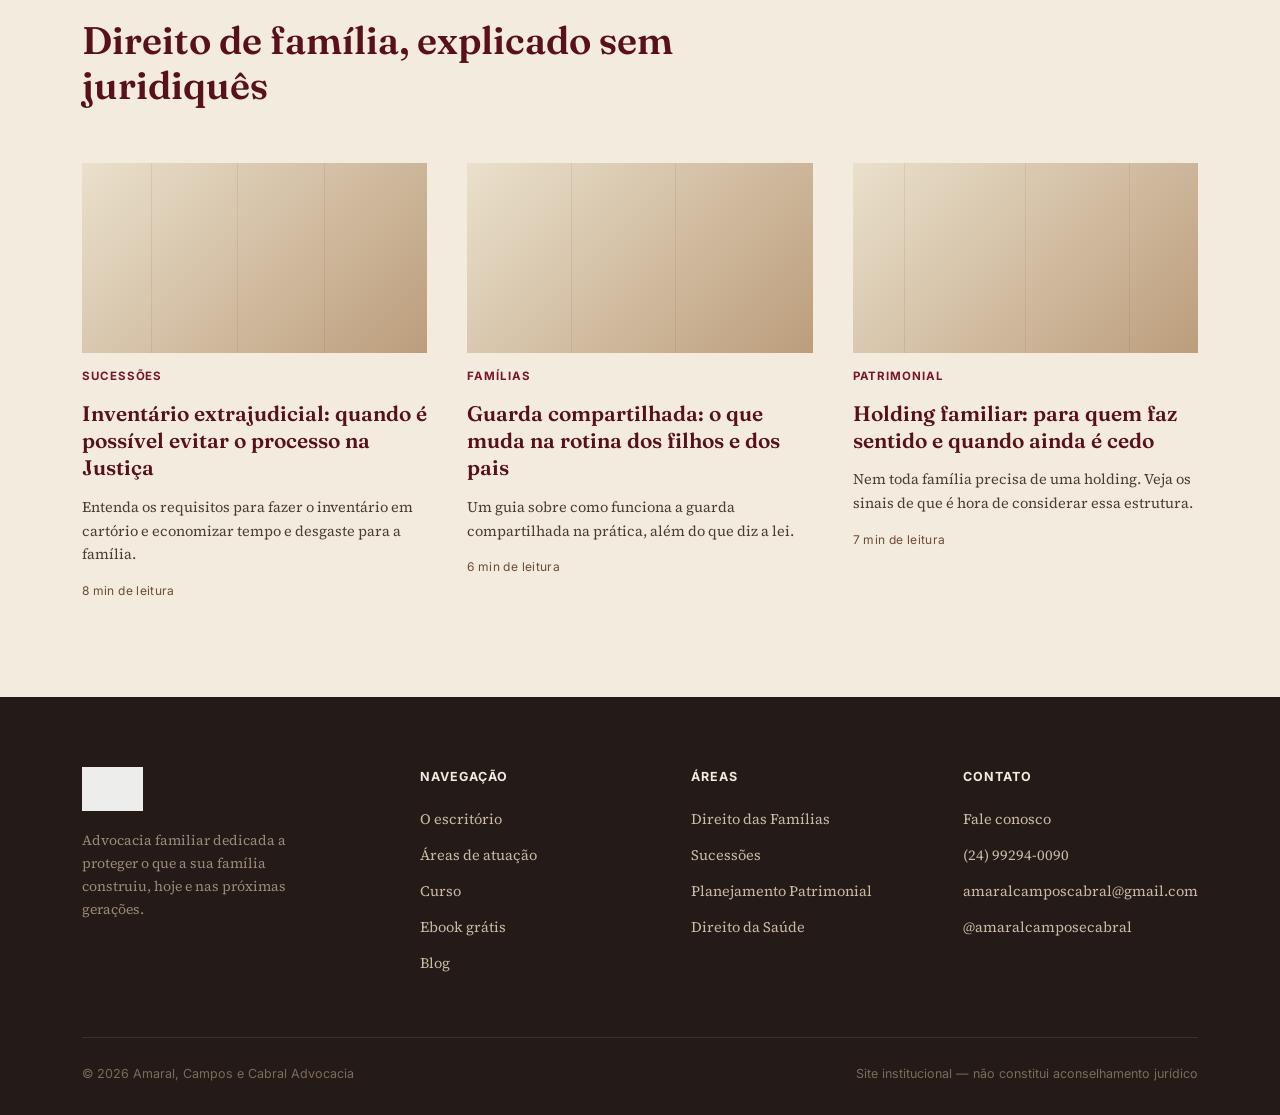
==== commit 662b5739: "Adiciona ebook, pagina de vagas esgotadas e ajustes." ====
--- a/index.html
+++ b/index.html
@@ -34,6 +34,7 @@
       </div>
       </div>
       <a href="curso.html">Curso</a>
+      <a href="ebook.html">Ebook grátis</a>
       <a href="blog.html">Blog</a>
       <a href="contato.html" class="btn-nav">Fale conosco</a>
     </nav>
@@ -142,8 +143,12 @@
       <div>
         <h3>Curso: Planejamento Patrimonial Familiar</h3>
         <p>Um passo a passo em vídeo para entender, antes de precisar de um advogado, como proteger o patrimônio da sua família.</p>
-      </div>
-      <a href="curso.html" class="btn btn-gold">Conhecer o curso →</a>
+        <p class="banner-hook">Vai se casar? <strong>Baixe grátis o Guia do Casamento Protegido</strong> e descubra como o regime de bens afeta a vida financeira do casal e a herança dos filhos.</p>
+      </div>
+      <div class="banner-actions">
+        <a href="curso.html" class="btn btn-gold">Conhecer o curso →</a>
+        <a href="ebook.html" class="btn btn-outline-light">Baixar guia grátis ↓</a>
+      </div>
     </div>
   </section>
 
@@ -198,6 +203,7 @@
         <a href="sobre.html">O escritório</a>
         <a href="areas-de-atuacao.html">Áreas de atuação</a>
         <a href="curso.html">Curso</a>
+        <a href="ebook.html">Ebook grátis</a>
         <a href="blog.html">Blog</a>
       </div>
       <div>
--- a/css/style.css
+++ b/css/style.css
@@ -303,17 +303,36 @@
 }
 
 @media (max-width:760px){
-  .hero-full{ min-height: 920px; }
+  /* Celular: a foto aparece inteira (os três sócios), na proporção original,
+     e o texto fica logo abaixo, sobre o fundo escuro. */
+  .hero-full{
+    min-height: 0;
+    padding: 0;               /* anula o padding genérico de "section" */
+    justify-content:flex-start;
+    background:#241A17;
+  }
+  .hero-full-bg{
+    position:relative; inset:auto;
+    width:100%; height:auto;
+    aspect-ratio: 1600 / 1488;
+    object-fit:cover;
+    object-position:center top;
+    display:block;
+  }
+  /* Esmaece a base da foto para o fundo escuro, sem cobrir os rostos */
   .hero-full-overlay{
+    inset:auto; top:0; left:0; right:0;
+    width:100%;
+    aspect-ratio: 1600 / 1488;
     background:
       linear-gradient(to bottom,
         rgba(36,26,23,0) 0%,
-        rgba(36,26,23,0) 38%,
-        rgba(36,26,23,.30) 46%,
-        rgba(36,26,23,.66) 57%,
-        rgba(36,26,23,.86) 70%,
-        rgba(36,26,23,.92) 100%);
+        rgba(36,26,23,0) 58%,
+        rgba(36,26,23,.55) 80%,
+        rgba(36,26,23,.92) 94%,
+        #241A17 100%);
   }
+  .hero-full-content{ margin-top:-24px; }
   .hero-full-content{ padding: 20px 22px 20px; }
   .hero-full-content h1{ font-size: clamp(24px,6.4vw,32px); max-width:16ch; margin:12px auto 12px; }
   .hero-full-content .lede{ font-size:14.5px; max-width:34ch; margin-bottom:18px; }
@@ -806,3 +825,63 @@
   html{ scroll-behavior:auto; }
   *{ transition:none !important; }
 }
+
+
+/* ---------- tarja vinho: botões ---------- */
+.course-banner .banner-hook{ margin-top:14px; color:#fff; }
+.course-banner .banner-hook strong{ color: var(--bronze-claro); }
+.banner-actions{ display:flex; gap:14px; flex-wrap:wrap; }
+@media (max-width:760px){
+  .banner-actions{ flex-direction:column; align-items:stretch; width:100%; }
+  .banner-actions .btn{ justify-content:center; text-align:center; }
+}
+
+/* ---------- ebook ---------- */
+.ebook-hero{ background: var(--papel); }
+.ebook-grid{ display:grid; grid-template-columns: .8fr 1.2fr; gap:70px; align-items:center; }
+.ebook-cover{
+  background: linear-gradient(160deg, var(--bordo), var(--bordo-escuro));
+  color:#F7F1E4; text-align:center;
+  padding:44px 30px; max-width:340px; margin:0 auto; aspect-ratio: 3/4;
+  display:flex; flex-direction:column; align-items:center; justify-content:center; gap:16px;
+  box-shadow: 0 30px 60px -20px rgba(36,26,23,.5);
+  border:1px solid var(--bronze-claro); outline:1px solid rgba(169,131,92,.5); outline-offset:-12px;
+}
+.ebook-cover img{ height:54px; width:auto; filter: brightness(0) invert(1); opacity:.9; }
+.ebook-cover-tag{ font-family:var(--sans-util); font-size:11px; letter-spacing:.22em; text-transform:uppercase; color:var(--bronze-claro); font-weight:600; }
+.ebook-cover strong{ font-family:var(--serif-display); font-size:24px; line-height:1.25; font-weight:600; }
+.ebook-cover small{ font-family:var(--sans-util); font-size:11px; letter-spacing:.12em; text-transform:uppercase; opacity:.7; }
+.ebook-hero h1{ font-size: clamp(30px,3.6vw,46px); line-height:1.12; margin:18px 0 20px; }
+.ebook-hero .lede{ font-size:17.5px; color:var(--ink-soft); max-width:52ch; margin-bottom:22px; }
+.ebook-list{ display:flex; flex-direction:column; gap:10px; margin-bottom:30px; }
+.ebook-list li{ position:relative; padding-left:26px; color:var(--ink-soft); font-size:15.5px; }
+.ebook-list li::before{ content:"✓"; position:absolute; left:0; color:var(--bordo); font-weight:700; }
+@media (max-width:900px){
+  .ebook-grid{ grid-template-columns:1fr; gap:40px; }
+  .ebook-cover{ max-width:260px; }
+}
+
+/* ---------- vagas esgotadas ---------- */
+.soldout{ background: var(--papel); }
+.soldout-box{ max-width:720px; text-align:center; display:flex; flex-direction:column; align-items:center; }
+.soldout-box h1{ font-size: clamp(30px,4vw,46px); line-height:1.15; margin-bottom:20px; }
+.soldout-box .course-badge{ background: rgba(122,22,38,.08); border-color: var(--bordo); color: var(--bordo); }
+.soldout-box .lede{ color:var(--ink-soft); font-size:17.5px; margin-bottom:16px; }
+.soldout-box .actions{ display:flex; gap:14px; flex-wrap:wrap; justify-content:center; margin-top:14px; }
+.soldout-back{ margin-top:30px; font-family:var(--sans-util); font-size:13.5px; color:var(--bronze); }
+.soldout-back:hover{ color:var(--bordo); }
+@media (max-width:600px){
+  .soldout-box .actions{ flex-direction:column; align-items:stretch; width:100%; }
+  .soldout-box .actions .btn{ justify-content:center; }
+}
+
+/* capa real do ebook */
+.ebook-cover-img{ max-width:340px; margin:0 auto; box-shadow: 0 30px 60px -20px rgba(36,26,23,.5); border:1px solid var(--bronze-claro); }
+.ebook-cover-img img{ width:100%; height:auto; display:block; }
+.ebook-sub{ font-family:var(--sans-util); font-size:12.5px; letter-spacing:.08em; text-transform:uppercase; color:var(--bronze); font-weight:600; margin-bottom:12px; }
+@media (max-width:900px){ .ebook-cover-img{ max-width:250px; } }
+
+.ebook-cover-wrap{ max-width:340px; margin:0 auto; box-shadow: 0 30px 60px -20px rgba(36,26,23,.5); border:1px solid var(--bronze-claro); }
+.ebook-cover-img{ width:100%; height:auto; display:block; }
+.ebook-sub{ font-family:var(--sans-util); font-size:12.5px; letter-spacing:.06em; text-transform:uppercase; color:var(--bronze); font-weight:600; margin-bottom:12px; }
+@media (max-width:900px){ .ebook-cover-wrap{ max-width:260px; } }
